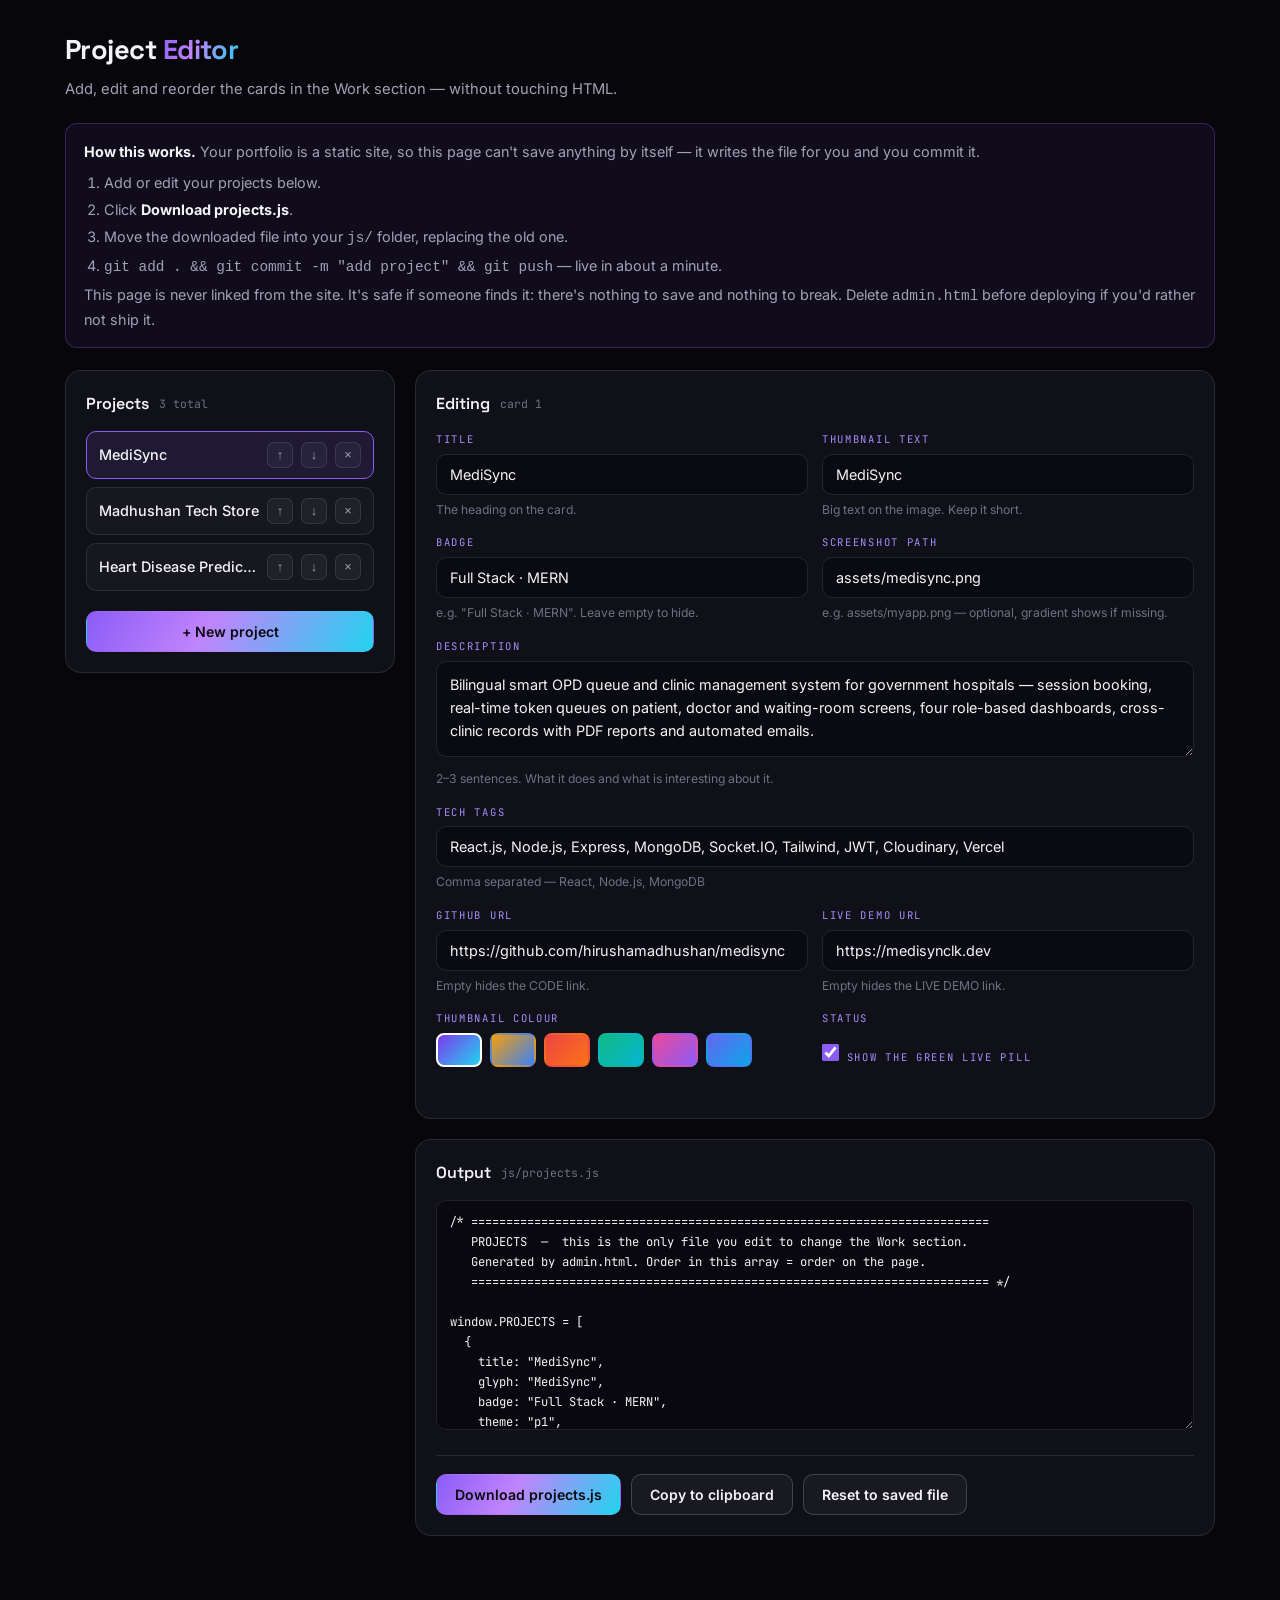
==== admin.html @ 40e8476e "Add animated portfolio site Static single-page portfolio: hero with typewriter roles, particle backg" ====
<!DOCTYPE html>
<html lang="en">
<head>
<meta charset="UTF-8" />
<meta name="viewport" content="width=device-width, initial-scale=1.0" />
<meta name="robots" content="noindex, nofollow" />
<title>Project Editor — not part of the site</title>
<link href="https://fonts.googleapis.com/css2?family=Space+Grotesk:wght@500;600;700&family=Inter:wght@400;500;600&family=JetBrains+Mono:wght@400;500&display=swap" rel="stylesheet" />
<style>
*{margin:0;padding:0;box-sizing:border-box}
:root{
  --bg:#07070b; --panel:#101018; --line:rgba(255,255,255,.1); --line-2:rgba(255,255,255,.18);
  --text:#f4f4f7; --muted:#a1a1b5; --dim:#6f6f85;
  --violet:#8b5cf6; --violet-2:#a78bfa; --cyan:#22d3ee; --red:#f87171; --green:#34d399;
  --grad:linear-gradient(120deg,#8b5cf6,#c084fc 42%,#22d3ee);
}
body{background:var(--bg);color:var(--text);font-family:'Inter',system-ui,sans-serif;line-height:1.6;padding:28px 20px 80px}
.wrap{max-width:1150px;margin:0 auto}
h1{font-family:'Space Grotesk',sans-serif;font-size:1.7rem;font-weight:700;letter-spacing:-.02em}
h1 span{background:var(--grad);-webkit-background-clip:text;background-clip:text;color:transparent}
.sub{color:var(--muted);font-size:.92rem;margin-top:6px}

.note{
  margin:22px 0;padding:16px 18px;border-radius:12px;font-size:.9rem;color:var(--muted);
  border:1px solid rgba(139,92,246,.3);background:rgba(139,92,246,.07);
}
.note b{color:var(--text)}
.note ol{margin:8px 0 0 20px}
.note li{margin-bottom:4px}

.cols{display:grid;grid-template-columns:330px 1fr;gap:20px;align-items:start}
@media(max-width:860px){.cols{grid-template-columns:1fr}}

.panel{background:var(--panel);border:1px solid var(--line);border-radius:16px;padding:20px}
.panel h2{font-family:'Space Grotesk',sans-serif;font-size:1rem;font-weight:600;margin-bottom:14px;display:flex;align-items:center;gap:10px}
.panel h2 .count{font-family:'JetBrains Mono',monospace;font-size:.72rem;color:var(--dim);font-weight:400}

/* list */
.item{
  display:flex;align-items:center;gap:8px;padding:10px 12px;border-radius:10px;margin-bottom:8px;
  border:1px solid var(--line);background:rgba(255,255,255,.03);cursor:pointer;transition:border-color .2s,background .2s;
}
.item:hover{border-color:var(--line-2)}
.item.sel{border-color:var(--violet);background:rgba(139,92,246,.12)}
.item .nm{flex:1;font-size:.9rem;font-weight:500;overflow:hidden;text-overflow:ellipsis;white-space:nowrap}
.item .mini{
  width:26px;height:26px;flex:none;border-radius:7px;border:1px solid var(--line);
  display:grid;place-items:center;font-size:.8rem;color:var(--muted);background:rgba(255,255,255,.04);
}
.item .mini:hover{color:#fff;border-color:var(--line-2)}
.item .mini.del:hover{color:var(--red);border-color:var(--red)}

.btn{
  display:inline-flex;align-items:center;justify-content:center;gap:8px;
  padding:11px 18px;border-radius:10px;font-size:.88rem;font-weight:600;
  border:1px solid var(--line-2);background:rgba(255,255,255,.04);color:var(--text);
  cursor:pointer;transition:transform .2s,background .2s,border-color .2s;font-family:inherit;
}
.btn:hover{transform:translateY(-2px);background:rgba(255,255,255,.08)}
.btn.primary{background:var(--grad);border-color:transparent;color:#0a0a0f}
.btn.wide{width:100%}
.btn.ok{border-color:var(--green);color:var(--green)}

/* form */
.field{margin-bottom:15px}
.field label{display:block;font-family:'JetBrains Mono',monospace;font-size:.66rem;letter-spacing:.16em;text-transform:uppercase;color:var(--violet-2);margin-bottom:6px}
.field .hint{font-size:.76rem;color:var(--dim);margin-top:5px}
input[type=text],textarea,select{
  width:100%;padding:11px 13px;border-radius:10px;background:#0a0a11;color:var(--text);
  border:1px solid var(--line);font-family:inherit;font-size:.9rem;transition:border-color .2s;
}
input[type=text]:focus,textarea:focus,select:focus{outline:none;border-color:var(--violet)}
textarea{resize:vertical;min-height:96px;line-height:1.6}
.row{display:grid;grid-template-columns:1fr 1fr;gap:14px}
@media(max-width:600px){.row{grid-template-columns:1fr}}

.check{display:flex;align-items:center;gap:10px;font-size:.9rem;color:var(--muted);cursor:pointer;padding:11px 0}
.check input{width:17px;height:17px;accent-color:var(--violet);cursor:pointer}

.swatches{display:flex;gap:8px;flex-wrap:wrap}
.sw{width:46px;height:34px;border-radius:8px;border:2px solid transparent;cursor:pointer;transition:transform .2s}
.sw:hover{transform:translateY(-2px)}
.sw.on{border-color:#fff}
.sw.p1{background:linear-gradient(135deg,#7c3aed,#22d3ee)}
.sw.p2{background:linear-gradient(135deg,#f59e0b,#3b82f6)}
.sw.p3{background:linear-gradient(135deg,#ef4444,#f97316)}
.sw.p4{background:linear-gradient(135deg,#10b981,#06b6d4)}
.sw.p5{background:linear-gradient(135deg,#ec4899,#8b5cf6)}
.sw.p6{background:linear-gradient(135deg,#6366f1,#0ea5e9)}

.actions{display:flex;gap:10px;flex-wrap:wrap;margin-top:18px;padding-top:18px;border-top:1px solid var(--line)}

/* output */
#out{
  width:100%;min-height:230px;font-family:'JetBrains Mono',monospace;font-size:.76rem;
  line-height:1.65;background:#08080e;white-space:pre;overflow:auto;
}
.empty{color:var(--dim);font-size:.9rem;text-align:center;padding:40px 20px}
.toast{
  position:fixed;left:50%;bottom:26px;transform:translate(-50%,20px);z-index:99;
  padding:11px 20px;border-radius:99px;background:#14141d;border:1px solid var(--line-2);
  font-size:.86rem;opacity:0;visibility:hidden;transition:all .3s;
}
.toast.show{opacity:1;visibility:visible;transform:translate(-50%,0)}
</style>
</head>
<body>
<div class="wrap">

  <h1>Project <span>Editor</span></h1>
  <p class="sub">Add, edit and reorder the cards in the Work section — without touching HTML.</p>

  <div class="note">
    <b>How this works.</b> Your portfolio is a static site, so this page can't save anything by
    itself — it writes the file for you and you commit it.
    <ol>
      <li>Add or edit your projects below.</li>
      <li>Click <b>Download projects.js</b>.</li>
      <li>Move the downloaded file into your <code>js/</code> folder, replacing the old one.</li>
      <li><code>git add . &amp;&amp; git commit -m "add project" &amp;&amp; git push</code> — live in about a minute.</li>
    </ol>
    This page is never linked from the site. It's safe if someone finds it: there's nothing to save
    and nothing to break. Delete <code>admin.html</code> before deploying if you'd rather not ship it.
  </div>

  <div class="cols">

    <!-- ---------------- list ---------------- -->
    <div class="panel">
      <h2>Projects <span class="count" id="count"></span></h2>
      <div id="list"></div>
      <button class="btn primary wide" id="addBtn" style="margin-top:12px">+ New project</button>
    </div>

    <!-- ---------------- editor ---------------- -->
    <div>
      <div class="panel" id="editor">
        <div class="empty">Pick a project on the left, or add a new one.</div>
      </div>

      <div class="panel" style="margin-top:20px">
        <h2>Output <span class="count">js/projects.js</span></h2>
        <textarea id="out" readonly></textarea>
        <div class="actions">
          <button class="btn primary" id="dlBtn">Download projects.js</button>
          <button class="btn" id="copyBtn">Copy to clipboard</button>
          <button class="btn" id="resetBtn">Reset to saved file</button>
        </div>
      </div>
    </div>

  </div>
</div>

<div class="toast" id="toast"></div>

<script src="js/projects.js"></script>
<script>
(function () {
  'use strict';

  var $ = function (s) { return document.querySelector(s); };

  /* deep copy so editing here never mutates the loaded file object */
  var projects = JSON.parse(JSON.stringify(window.PROJECTS || []));
  var sel = projects.length ? 0 : -1;

  var THEMES = ['p1', 'p2', 'p3', 'p4', 'p5', 'p6'];

  function blank() {
    return {
      title: 'New Project', glyph: 'New', badge: '', theme: 'p4', live: false,
      image: '', description: '', tech: [], code: '', demo: ''
    };
  }

  function toast(msg) {
    var t = $('#toast');
    t.textContent = msg;
    t.classList.add('show');
    clearTimeout(toast._t);
    toast._t = setTimeout(function () { t.classList.remove('show'); }, 2000);
  }

  /* ---------------------------- list ---------------------------- */
  function renderList() {
    $('#count').textContent = projects.length + ' total';

    $('#list').innerHTML = projects.map(function (p, i) {
      return '<div class="item' + (i === sel ? ' sel' : '') + '" data-i="' + i + '">' +
               '<span class="nm">' + (p.title || 'Untitled') + '</span>' +
               '<button class="mini" data-act="up" title="Move up">&#8593;</button>' +
               '<button class="mini" data-act="down" title="Move down">&#8595;</button>' +
               '<button class="mini del" data-act="del" title="Delete">&times;</button>' +
             '</div>';
    }).join('');
  }

  $('#list').addEventListener('click', function (e) {
    var row = e.target.closest('.item');
    if (!row) return;
    var i = Number(row.dataset.i);
    var act = e.target.dataset.act;

    if (act === 'up' && i > 0) {
      projects.splice(i - 1, 0, projects.splice(i, 1)[0]);
      sel = i - 1;
    } else if (act === 'down' && i < projects.length - 1) {
      projects.splice(i + 1, 0, projects.splice(i, 1)[0]);
      sel = i + 1;
    } else if (act === 'del') {
      if (!confirm('Delete "' + (projects[i].title || 'Untitled') + '"?')) return;
      projects.splice(i, 1);
      sel = Math.min(sel, projects.length - 1);
    } else {
      sel = i;
    }
    renderAll();
  });

  $('#addBtn').addEventListener('click', function () {
    projects.push(blank());
    sel = projects.length - 1;
    renderAll();
  });

  /* --------------------------- editor --------------------------- */
  function renderEditor() {
    if (sel < 0 || !projects[sel]) {
      $('#editor').innerHTML = '<div class="empty">Pick a project on the left, or add a new one.</div>';
      return;
    }
    var p = projects[sel];

    $('#editor').innerHTML =
      '<h2>Editing <span class="count">card ' + (sel + 1) + '</span></h2>' +

      '<div class="row">' +
        '<div class="field"><label>Title</label>' +
          '<input type="text" data-k="title" value="' + attr(p.title) + '" />' +
          '<div class="hint">The heading on the card.</div></div>' +
        '<div class="field"><label>Thumbnail text</label>' +
          '<input type="text" data-k="glyph" value="' + attr(p.glyph) + '" />' +
          '<div class="hint">Big text on the image. Keep it short.</div></div>' +
      '</div>' +

      '<div class="row">' +
        '<div class="field"><label>Badge</label>' +
          '<input type="text" data-k="badge" value="' + attr(p.badge) + '" />' +
          '<div class="hint">e.g. "Full Stack &middot; MERN". Leave empty to hide.</div></div>' +
        '<div class="field"><label>Screenshot path</label>' +
          '<input type="text" data-k="image" value="' + attr(p.image) + '" />' +
          '<div class="hint">e.g. assets/myapp.png &mdash; optional, gradient shows if missing.</div></div>' +
      '</div>' +

      '<div class="field"><label>Description</label>' +
        '<textarea data-k="description">' + text(p.description) + '</textarea>' +
        '<div class="hint">2&ndash;3 sentences. What it does and what is interesting about it.</div></div>' +

      '<div class="field"><label>Tech tags</label>' +
        '<input type="text" data-k="tech" value="' + attr((p.tech || []).join(', ')) + '" />' +
        '<div class="hint">Comma separated &mdash; React, Node.js, MongoDB</div></div>' +

      '<div class="row">' +
        '<div class="field"><label>GitHub URL</label>' +
          '<input type="text" data-k="code" value="' + attr(p.code) + '" />' +
          '<div class="hint">Empty hides the CODE link.</div></div>' +
        '<div class="field"><label>Live demo URL</label>' +
          '<input type="text" data-k="demo" value="' + attr(p.demo) + '" />' +
          '<div class="hint">Empty hides the LIVE DEMO link.</div></div>' +
      '</div>' +

      '<div class="row">' +
        '<div class="field"><label>Thumbnail colour</label>' +
          '<div class="swatches">' +
            THEMES.map(function (t) {
              return '<div class="sw ' + t + (p.theme === t ? ' on' : '') + '" data-theme="' + t + '"></div>';
            }).join('') +
          '</div></div>' +
        '<div class="field"><label>Status</label>' +
          '<label class="check"><input type="checkbox" data-k="live"' + (p.live ? ' checked' : '') + ' /> ' +
          'Show the green LIVE pill</label></div>' +
      '</div>';

    /* wire inputs */
    Array.prototype.forEach.call($('#editor').querySelectorAll('[data-k]'), function (el) {
      el.addEventListener('input', function () {
        var k = el.dataset.k;
        if (k === 'live') {
          p.live = el.checked;
        } else if (k === 'tech') {
          p.tech = el.value.split(',').map(function (s) { return s.trim(); })
                           .filter(function (s) { return s; });
        } else {
          p[k] = el.value;
        }
        if (k === 'title') renderList();
        renderOutput();
      });
    });

    Array.prototype.forEach.call($('#editor').querySelectorAll('.sw'), function (el) {
      el.addEventListener('click', function () {
        p.theme = el.dataset.theme;
        renderEditor();
        renderOutput();
      });
    });
  }

  function attr(v) {
    return String(v == null ? '' : v).replace(/&/g, '&amp;').replace(/"/g, '&quot;').replace(/</g, '&lt;');
  }
  function text(v) {
    return String(v == null ? '' : v).replace(/&/g, '&amp;').replace(/</g, '&lt;').replace(/>/g, '&gt;');
  }

  /* --------------------------- output --------------------------- */
  var HEADER =
    '/* ==========================================================================\n' +
    '   PROJECTS  —  this is the only file you edit to change the Work section.\n' +
    '   Generated by admin.html. Order in this array = order on the page.\n' +
    '   ========================================================================== */\n\n';

  function js(v) { return JSON.stringify(v); }

  function buildFile() {
    var body = projects.map(function (p) {
      return '  {\n' +
        '    title: ' + js(p.title || '') + ',\n' +
        '    glyph: ' + js(p.glyph || p.title || '') + ',\n' +
        '    badge: ' + js(p.badge || '') + ',\n' +
        '    theme: ' + js(p.theme || 'p1') + ',\n' +
        '    live: ' + (p.live ? 'true' : 'false') + ',\n' +
        '    image: ' + js(p.image || '') + ',\n' +
        '    description: ' + js(p.description || '') + ',\n' +
        '    tech: [' + (p.tech || []).map(js).join(', ') + '],\n' +
        '    code: ' + js(p.code || '') + ',\n' +
        '    demo: ' + js(p.demo || '') + '\n' +
      '  }';
    }).join(',\n');

    return HEADER + 'window.PROJECTS = [\n' + body + '\n];\n';
  }

  function renderOutput() { $('#out').value = buildFile(); }

  $('#dlBtn').addEventListener('click', function () {
    var blob = new Blob([buildFile()], { type: 'text/javascript' });
    var a = document.createElement('a');
    a.href = URL.createObjectURL(blob);
    a.download = 'projects.js';
    a.click();
    URL.revokeObjectURL(a.href);
    toast('Downloaded — move it into your js/ folder');
  });

  $('#copyBtn').addEventListener('click', function () {
    var out = $('#out');
    out.select();
    if (navigator.clipboard) {
      navigator.clipboard.writeText(buildFile()).then(function () { toast('Copied'); });
    } else {
      document.execCommand('copy');
      toast('Copied');
    }
  });

  $('#resetBtn').addEventListener('click', function () {
    if (!confirm('Throw away your changes and reload the saved projects.js?')) return;
    projects = JSON.parse(JSON.stringify(window.PROJECTS || []));
    sel = projects.length ? 0 : -1;
    renderAll();
    toast('Reset');
  });

  function renderAll() { renderList(); renderEditor(); renderOutput(); }
  renderAll();
})();
</script>
</body>
</html>
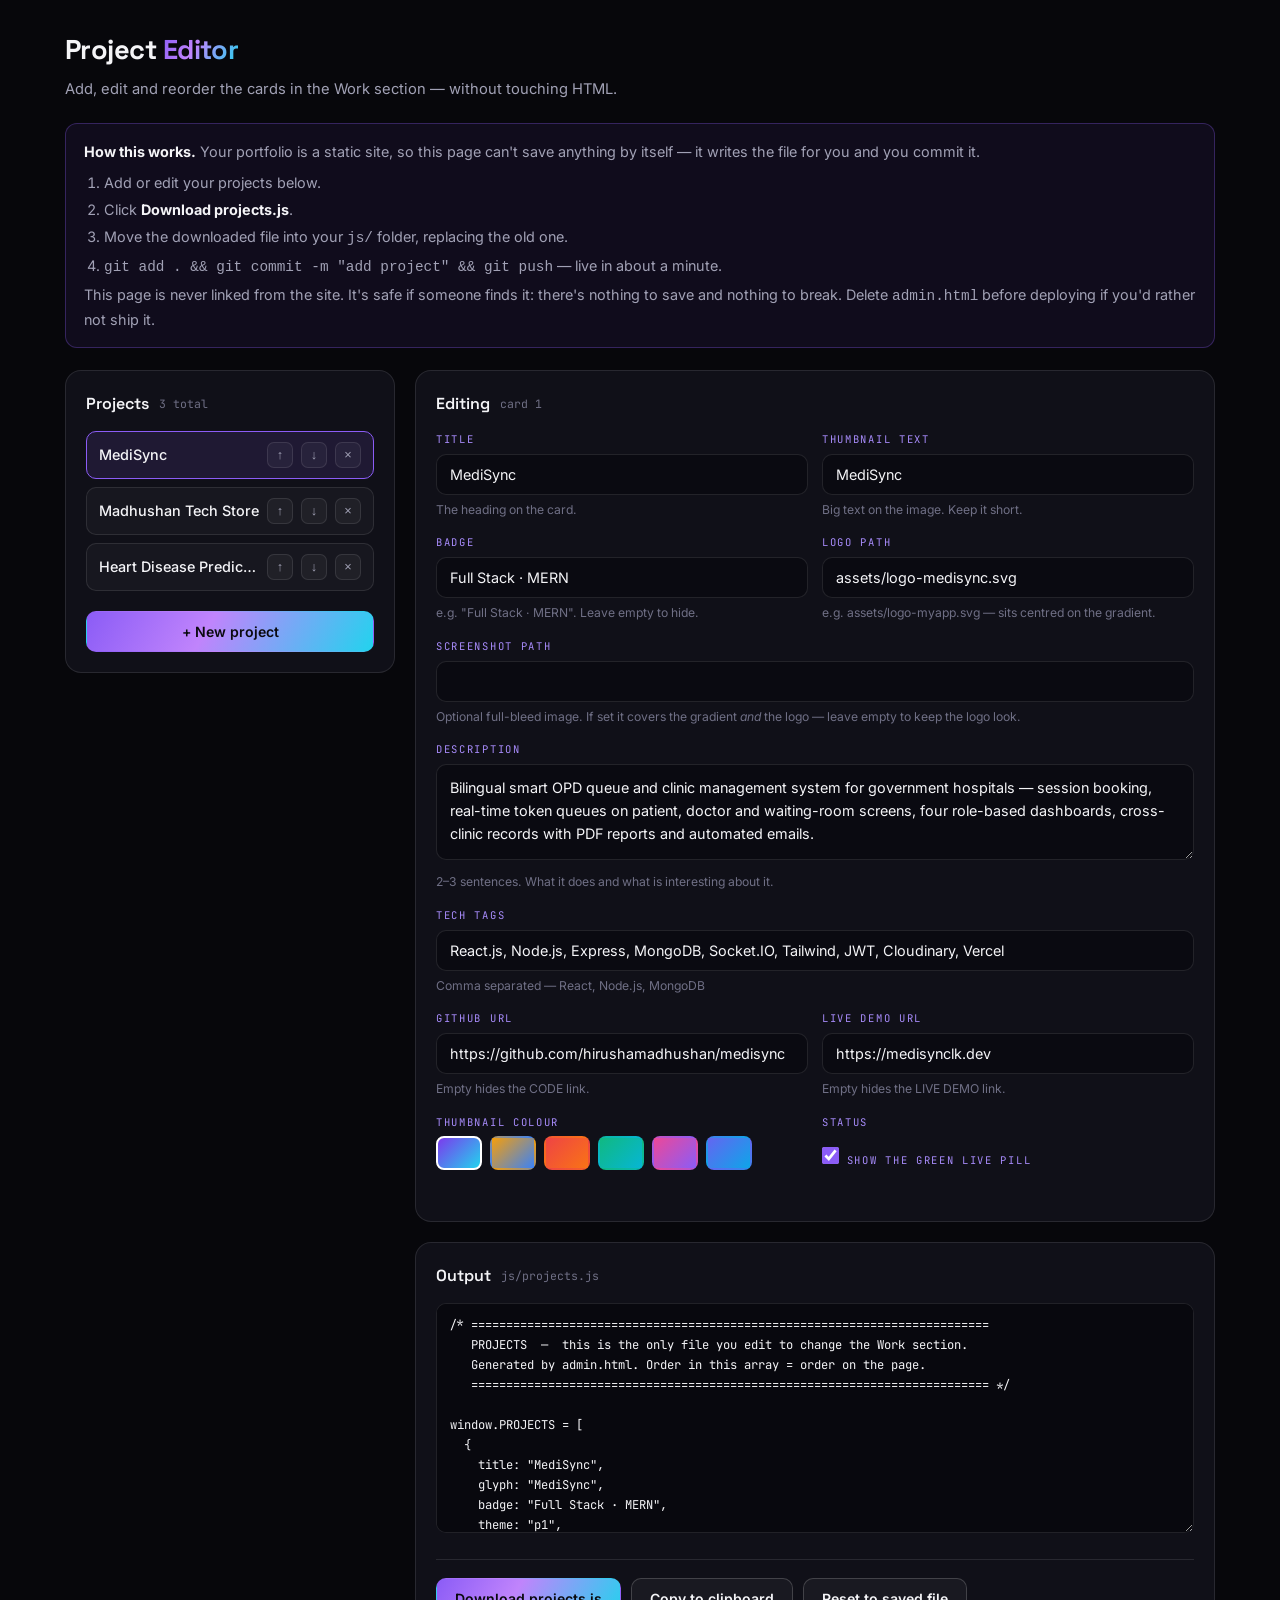
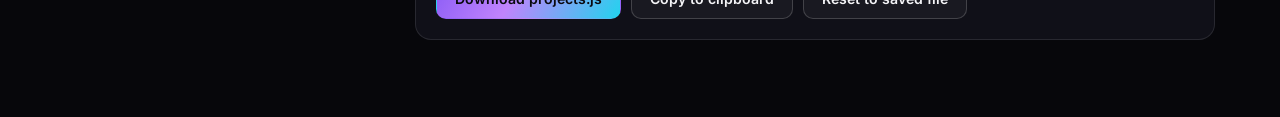
==== commit 8afc1be0: "Show project logos on the card thumbnails Thumbnails now fall back image -> logo -> glyph text. Medi" ====
--- a/admin.html
+++ b/admin.html
@@ -170,7 +170,7 @@
   function blank() {
     return {
       title: 'New Project', glyph: 'New', badge: '', theme: 'p4', live: false,
-      image: '', description: '', tech: [], code: '', demo: ''
+      logo: '', image: '', description: '', tech: [], code: '', demo: ''
     };
   }
 
@@ -248,10 +248,14 @@
         '<div class="field"><label>Badge</label>' +
           '<input type="text" data-k="badge" value="' + attr(p.badge) + '" />' +
           '<div class="hint">e.g. "Full Stack &middot; MERN". Leave empty to hide.</div></div>' +
-        '<div class="field"><label>Screenshot path</label>' +
-          '<input type="text" data-k="image" value="' + attr(p.image) + '" />' +
-          '<div class="hint">e.g. assets/myapp.png &mdash; optional, gradient shows if missing.</div></div>' +
+        '<div class="field"><label>Logo path</label>' +
+          '<input type="text" data-k="logo" value="' + attr(p.logo) + '" />' +
+          '<div class="hint">e.g. assets/logo-myapp.svg &mdash; sits centred on the gradient.</div></div>' +
       '</div>' +
+
+      '<div class="field"><label>Screenshot path</label>' +
+        '<input type="text" data-k="image" value="' + attr(p.image) + '" />' +
+        '<div class="hint">Optional full-bleed image. If set it covers the gradient <em>and</em> the logo &mdash; leave empty to keep the logo look.</div></div>' +
 
       '<div class="field"><label>Description</label>' +
         '<textarea data-k="description">' + text(p.description) + '</textarea>' +
@@ -332,6 +336,7 @@
         '    badge: ' + js(p.badge || '') + ',\n' +
         '    theme: ' + js(p.theme || 'p1') + ',\n' +
         '    live: ' + (p.live ? 'true' : 'false') + ',\n' +
+        '    logo: ' + js(p.logo || '') + ',\n' +
         '    image: ' + js(p.image || '') + ',\n' +
         '    description: ' + js(p.description || '') + ',\n' +
         '    tech: [' + (p.tech || []).map(js).join(', ') + '],\n' +
